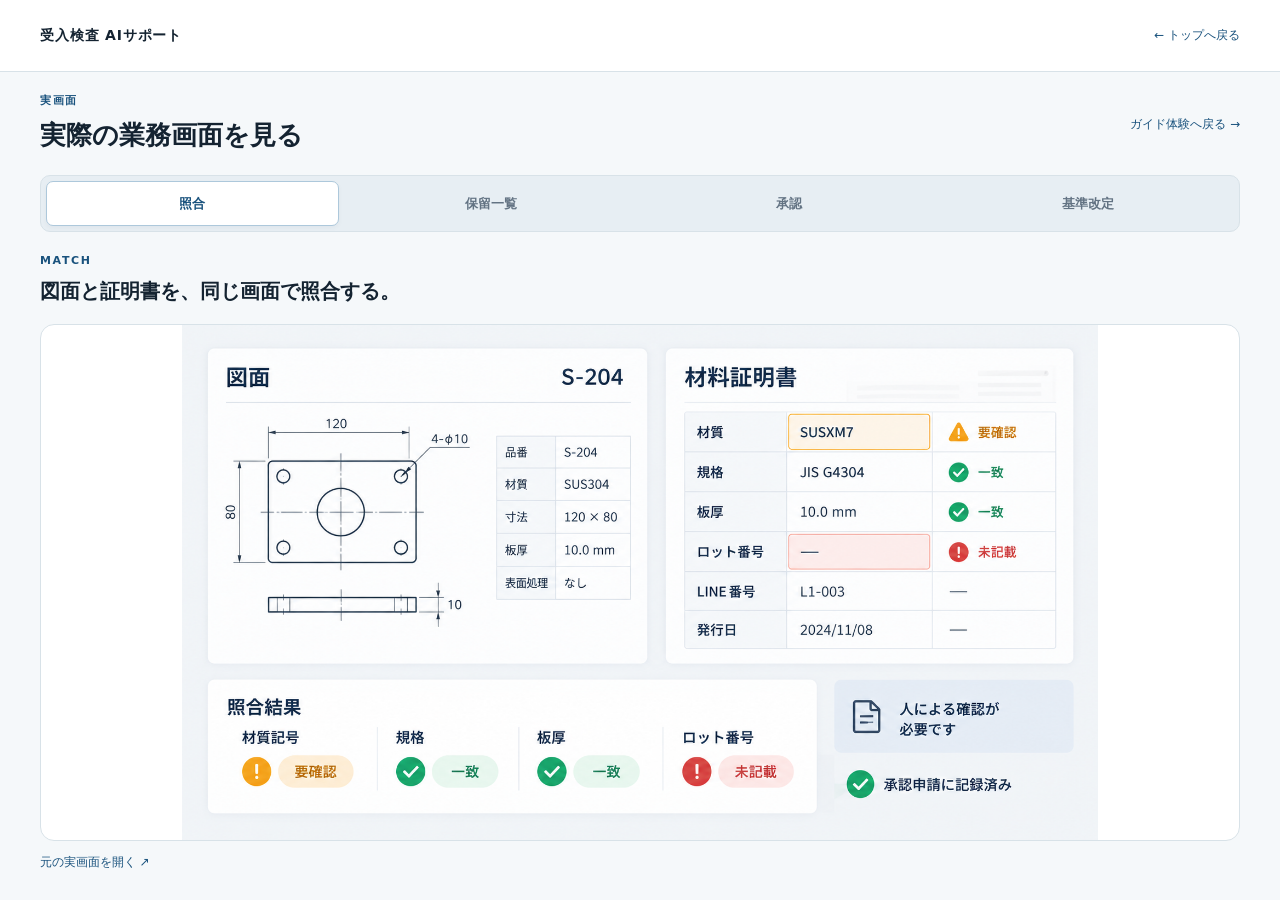
==== screens.html @ 8296a330 "Refine story mode layout and auto progression" ====
<!doctype html>
<html lang="ja">
<head>
  <meta charset="UTF-8">
  <meta name="viewport" content="width=device-width,initial-scale=1">
  <meta name="color-scheme" content="light">
  <title>実画面を見る</title>
  <link rel="stylesheet" href="styles.css">
  <link rel="stylesheet" href="screens.css">
</head>
<body class="destination screen-viewer">
  <header class="topbar">
    <a class="brand" href="index.html"><b>受入検査 AIサポート</b></a>
    <a class="return-link" href="index.html">← トップへ戻る</a>
  </header>
  <main class="section-wrap destination-main">
    <div class="destination-heading"><div><p class="eyebrow">実画面</p><h1>実際の業務画面を見る</h1></div><a class="return-link" href="story-mode.html">ガイド体験へ戻る →</a></div>
    <div class="screen-tabs" role="tablist" aria-label="実画面">
      <button type="button" role="tab" id="tab-match" data-screen="match" aria-controls="screen-detail" aria-selected="true">照合</button>
      <button type="button" role="tab" id="tab-hold" data-screen="hold" aria-controls="screen-detail" aria-selected="false" tabindex="-1">保留一覧</button>
      <button type="button" role="tab" id="tab-approval" data-screen="approval" aria-controls="screen-detail" aria-selected="false" tabindex="-1">承認</button>
      <button type="button" role="tab" id="tab-standard" data-screen="standard" aria-controls="screen-detail" aria-selected="false" tabindex="-1">基準改定</button>
    </div>
    <section id="screen-detail" role="tabpanel" aria-labelledby="tab-match" tabindex="0">
      <div class="detail-head"><div><p class="eyebrow" id="detail-kicker">MATCH</p><h2 id="detail-title">図面と証明書を、同じ画面で照合する。</h2></div></div>
      <div class="detail-shell" id="detail-content"></div>
      <a class="return-link source-screen" id="source-screen" href="images/01.png" target="_blank" rel="noopener">元の実画面を開く ↗</a>
    </section>
  </main>
  <script src="app.js"></script>
</body>
</html>
---- styles.css ----
:root{--bg:#f5f8fa;--surface:#fff;--surface2:#edf3f7;--ink:#142331;--muted:#637383;--line:#d8e2e8;--blue:#19527d;--blue-soft:#e5f0f7;--green:#16856d;--green-soft:#e5f4ef;--amber:#b56a28;--amber-soft:#fff1e4;--gray:#7d8790;--gray-soft:#eef0f2;--r:14px}*{box-sizing:border-box}html{scroll-behavior:auto}body{margin:0;background:var(--bg);color:var(--ink);font-family:"Noto Sans JP","Yu Gothic",system-ui,sans-serif;line-height:1.65}button,a{font:inherit}button{cursor:pointer}.section-wrap{width:min(1200px,calc(100% - 64px));margin:auto}.topbar{height:72px;background:#fff;border-bottom:1px solid var(--line);display:flex;align-items:center;justify-content:space-between;padding:0 max(32px,calc((100% - 1200px)/2));position:sticky;top:0;z-index:5}.brand{display:flex;align-items:center;gap:11px;color:var(--ink);text-decoration:none}.brand-mark{width:34px;height:34px;display:grid;place-items:center;border:1px solid #a9c8df;border-radius:9px;background:#edf6fb;color:var(--blue);font-weight:700}.brand b,.brand small{display:block}.brand b{font-size:14px;letter-spacing:.06em}.brand small{font-size:10px;color:var(--muted);letter-spacing:.1em}.topbar-meta{display:flex;gap:18px;font-size:12px;color:var(--muted)}.demo-pill{padding:5px 9px;border:1px solid var(--line);border-radius:6px;font-size:10px;letter-spacing:.1em}.hero{display:grid;grid-template-columns:1fr 1.02fr;gap:80px;align-items:center;padding-top:86px;padding-bottom:78px}.eyebrow{margin:0 0 13px;color:var(--blue);font-size:11px;letter-spacing:.15em;font-weight:700}.hero h1{font-size:clamp(32px,4vw,52px);line-height:1.3;letter-spacing:-.045em;margin:0 0 22px}.hero h1 em{font-style:normal;color:var(--green)}.hero-lead{font-size:16px;color:var(--muted);margin:0 0 30px}.hero-actions{display:flex;gap:10px;flex-wrap:wrap}.btn{border:1px solid transparent;border-radius:8px;padding:12px 19px;display:inline-flex;align-items:center;justify-content:center;gap:15px;text-decoration:none;font-size:13px;font-weight:700;transition:.2s}.btn-primary{background:var(--blue);color:#fff}.btn-primary:hover{background:#113f60}.btn-secondary{background:#fff;color:var(--blue);border-color:#b8cfdf}.btn-secondary:hover{background:var(--blue-soft)}.hero-note{font-size:11px;color:var(--muted);margin:22px 0 0}.status-dot{display:inline-block;width:7px;height:7px;border-radius:50%;background:var(--amber);margin-right:6px}.compare-visual{background:#fff;border:1px solid var(--line);border-radius:var(--r);box-shadow:0 18px 50px #2c4c6217;overflow:hidden}.visual-head,.visual-foot{display:flex;align-items:center;justify-content:space-between;padding:14px 18px;font-size:11px;color:var(--muted);border-bottom:1px solid var(--line)}.visual-head strong{color:var(--amber)}.visual-body{display:grid;grid-template-columns:1fr 36px 1fr;gap:10px;align-items:center;padding:20px}.doc-card{border:1px solid var(--line);border-radius:10px;background:#fbfdfe;padding:13px;min-height:235px}.doc-top{display:flex;justify-content:space-between;font-size:9px;letter-spacing:.1em;color:var(--muted);border-bottom:1px solid var(--line);padding-bottom:9px}.doc-top b{font-size:10px;color:var(--ink);letter-spacing:0}.sketch{height:108px;background:#f1f5f7;position:relative;margin:14px 0;border-radius:5px;display:grid;place-items:center}.sketch-shape{width:100px;height:50px;border:2px solid #7892a3;border-radius:5px;transform:skew(-16deg)}.sketch-shape:after{content:"";display:block;width:25px;height:25px;border:2px solid #7892a3;border-radius:50%;margin:10px auto}.sketch i{font-size:8px;font-style:normal;color:var(--blue);position:absolute}.sketch i:first-of-type{right:18px;top:21px}.sketch i:last-of-type{left:18px;bottom:18px}.doc-card dl{margin:0;font-size:11px}.doc-card dl div{display:flex;justify-content:space-between;padding:5px 0}.doc-card dt{color:var(--muted)}.doc-card dd{margin:0;font-weight:700}.cert-lines{display:grid;gap:7px;padding:17px 6px 14px}.cert-lines span{height:5px;background:#dce6eb;border-radius:5px}.cert-lines .short{width:60%}.match-arrow{text-align:center;color:var(--blue)}.match-arrow span{display:block;font-size:9px;writing-mode:vertical-rl;margin:auto auto 7px}.match-arrow b{font-size:22px;font-weight:400}.warn{color:var(--amber)!important}.warn small{font-size:9px;background:var(--amber-soft);padding:2px 4px;border-radius:3px;margin-left:3px}.ok{color:var(--green)!important}.missing{color:var(--gray)!important}.visual-foot{border-top:1px solid var(--line);border-bottom:0;justify-content:flex-start;gap:13px;flex-wrap:wrap}.legend{font-size:10px}.warn-key{color:var(--amber)}.ok-key{color:var(--green)}.missing-key{color:var(--gray)}.record-chip{margin-left:auto;background:var(--green-soft);color:var(--green);padding:4px 8px;border-radius:5px;font-size:10px;font-weight:700}.preview{padding:28px 0 90px}.section-intro{display:flex;justify-content:space-between;align-items:end;gap:30px;margin-bottom:25px}.section-intro h2,.story-link h2{font-size:27px;line-height:1.4;letter-spacing:-.03em;margin:0}.section-intro>p{color:var(--muted);font-size:13px;margin:0 0 3px}.feature-grid{display:grid;grid-template-columns:repeat(4,1fr);gap:14px}.feature-card{background:var(--surface);border:1px solid var(--line);border-radius:var(--r);overflow:hidden;transition:.2s}.feature-card:hover,.feature-card.active{border-color:#9dbcd1;box-shadow:0 10px 28px #2c4c6214;transform:translateY(-2px)}.feature-thumb{height:145px;background:var(--surface2);position:relative;padding:16px}.feature-copy{padding:17px}.feature-num{color:var(--blue);font-size:10px;letter-spacing:.12em;font-weight:700;margin:0 0 5px}.feature-copy h3{font-size:18px;margin:0 0 6px}.feature-copy>p:not(.feature-num){font-size:12px;color:var(--muted);min-height:60px;margin:0}.feature-copy button{border:0;background:transparent;color:var(--blue);padding:13px 0 0;font-size:12px;font-weight:700}.thumb-match{background:#eef4f7}.mini-label{position:absolute;top:19px;left:17px;background:#fff;border:1px solid #bfd0da;padding:4px 7px;font-size:8px;color:var(--muted);letter-spacing:.1em}.mini-label.cert{left:auto;right:17px}.thumb-match:after{content:"↔";position:absolute;left:calc(50% - 7px);top:55px;color:var(--blue);font-size:20px}.thumb-match b{position:absolute;bottom:19px;left:17px;color:var(--amber);font-size:11px}.thumb-hold{background:#fff}.mini-row{display:flex;justify-content:space-between;border-bottom:1px solid var(--line);padding:9px 3px;font-size:10px}.mini-row span{color:var(--amber);background:var(--amber-soft);padding:2px 5px;border-radius:3px}.thumb-hold strong{position:absolute;bottom:17px;left:19px;color:var(--blue);font-size:11px}.thumb-approval{background:#edf7f3}.approval-check{display:grid;place-items:center;width:30px;height:30px;border-radius:50%;background:#d6eee6;color:var(--green);font-weight:700}.thumb-approval b{position:absolute;top:23px;left:58px;font-size:12px;color:var(--green)}.thumb-approval small{position:absolute;top:48px;left:58px;font-size:9px;color:var(--muted)}.approval-line{display:block;height:1px;background:#bfded4;margin-top:19px}.thumb-standard{background:#f2f5f7}.version{font-size:9px;color:var(--blue);margin-bottom:12px}.thumb-standard b{display:block;font-size:12px}.thumb-standard span{display:block;color:var(--muted);font-size:9px;margin-top:8px}.thumb-standard i{position:absolute;right:15px;bottom:15px;color:var(--green);font-size:9px;font-style:normal}.screen-detail{display:none;padding:75px 0 90px;border-top:1px solid var(--line)}.screen-detail.on{display:block}.detail-head{display:flex;justify-content:space-between;align-items:end;margin-bottom:25px}.detail-head h2{margin:0;font-size:28px}.detail-close{border:1px solid var(--line);background:#fff;border-radius:6px;color:var(--muted);padding:8px 12px;font-size:11px}.detail-shell{background:#fff;border:1px solid var(--line);border-radius:var(--r);padding:26px}.detail-table{width:100%;border-collapse:collapse;font-size:13px}.detail-table th,.detail-table td{text-align:left;border-bottom:1px solid var(--line);padding:14px}.detail-table th{font-size:11px;color:var(--muted);font-weight:500}.detail-table td:last-child{text-align:right}.detail-badge{font-size:10px;padding:4px 7px;border-radius:4px;font-weight:700}.detail-badge.warn{background:var(--amber-soft)}.detail-badge.ok{background:var(--green-soft)}.detail-badge.missing{background:var(--gray-soft)}.detail-cards{display:grid;grid-template-columns:1fr 1fr;gap:18px}.detail-card{border:1px solid var(--line);border-radius:10px;padding:20px}.detail-card h3{margin:0 0 15px;font-size:15px}.detail-card p{color:var(--muted);font-size:12px;margin:5px 0}.story-link{border-top:1px solid var(--line);padding-top:58px;padding-bottom:70px;display:flex;justify-content:space-between;align-items:center;gap:30px}.story-link p{color:var(--muted);font-size:13px;margin:8px 0 0}.footer{display:flex;justify-content:space-between;border-top:1px solid var(--line);padding-top:18px;padding-bottom:28px;color:var(--muted);font-size:10px;letter-spacing:.08em}
@media(max-width:900px){.section-wrap{width:min(100% - 32px,620px)}.topbar{padding:0 16px}.topbar-meta>span:first-child{display:none}.hero{grid-template-columns:1fr;gap:34px;padding-top:52px;padding-bottom:48px}.hero h1{font-size:36px}.feature-grid{grid-template-columns:repeat(2,1fr)}.section-intro{align-items:start;flex-direction:column;gap:9px}.screen-detail{padding-top:50px}.story-link{align-items:start;flex-direction:column}}
@media(max-width:520px){.section-wrap{width:calc(100% - 24px)}.topbar{height:62px}.brand small{font-size:8px}.hero{padding-top:38px}.hero h1{font-size:31px}.hero-lead{font-size:14px}.hero-actions .btn{flex:1;padding-inline:10px}.visual-body{grid-template-columns:1fr;gap:5px;padding:14px}.doc-card{min-height:180px}.match-arrow{display:flex;align-items:center;justify-content:center;gap:8px;height:18px}.match-arrow span{writing-mode:horizontal-tb;margin:0}.match-arrow b{font-size:18px}.feature-grid{gap:10px}.feature-thumb{height:112px;padding:11px}.feature-copy{padding:13px}.feature-copy h3{font-size:16px}.feature-copy>p:not(.feature-num){font-size:11px;min-height:79px}.section-intro h2,.detail-head h2,.story-link h2{font-size:23px}.detail-head{align-items:start;flex-direction:column;gap:15px}.detail-shell{padding:14px;overflow:auto}.detail-table{min-width:550px}.detail-cards{grid-template-columns:1fr}.footer{display:block}.footer span{display:block;margin-bottom:5px}}
.product-bar{display:flex;justify-content:space-between;align-items:center;padding-bottom:18px;border-bottom:1px solid var(--line);font-size:12px;color:var(--muted)}.match-workspace{display:grid;grid-template-columns:1fr 1fr;gap:18px;padding:22px 0}.evidence-panel{border:1px solid var(--line);border-radius:10px;background:#fbfdfe;padding:18px}.panel-title{display:flex;justify-content:space-between;color:var(--muted);font-size:11px;border-bottom:1px solid var(--line);padding-bottom:12px}.panel-title b{color:var(--ink);font-size:14px}.evidence-drawing{height:165px;background:#f0f5f7;margin:16px 0;position:relative;display:grid;place-items:center}.drawing-part{width:190px;height:90px;border:3px solid #7892a3;border-radius:8px;transform:skew(-16deg)}.drawing-part:after{content:"";display:block;width:44px;height:44px;border:3px solid #7892a3;border-radius:50%;margin:20px auto}.measure{position:absolute;font-size:10px;color:var(--blue)}.m1{left:22px;bottom:24px}.m2{right:32px;top:35px}.certificate-preview{height:165px;margin:16px 0;background:#f8fafb;padding:30px 22px;display:grid;align-content:start;gap:12px}.certificate-preview span{height:7px;background:#d6e2e8;border-radius:8px}.certificate-preview .short{width:55%}.evidence-list{font-size:12px}.evidence-list p{display:flex;justify-content:space-between;border-bottom:1px solid var(--line);padding:7px 0;margin:0}.evidence-list p span{color:var(--muted)}.evidence-list p b{font-weight:700}.evidence-list small{background:var(--amber-soft);font-size:9px;padding:2px 4px}.decision-strip{display:flex;align-items:center;gap:10px;border-top:1px solid var(--line);padding-top:18px;font-size:12px}.decision-strip>b{margin-right:auto}.decision-strip .btn{padding:8px 12px;font-size:11px}.hold-layout{display:grid;grid-template-columns:190px 1fr;gap:20px;padding:22px 0}.hold-nav{border:1px solid var(--line);border-radius:9px;padding:10px;display:grid;align-content:start;gap:5px;font-size:12px}.hold-nav>b{padding:8px;color:var(--muted);font-size:11px}.hold-nav span{padding:10px;border-radius:6px;display:flex;justify-content:space-between}.hold-nav .selected{background:var(--blue-soft);color:var(--blue);font-weight:700}.hold-nav strong{font-weight:700}.hold-table{border:1px solid var(--line);border-radius:9px;overflow:hidden}.hold-row{display:grid;grid-template-columns:1.3fr 1.5fr .8fr .5fr;gap:10px;align-items:center;padding:15px 16px;border-bottom:1px solid var(--line);font-size:12px}.hold-row:last-child{border-bottom:0}.hold-row small{display:block;color:var(--muted);font-size:10px}.hold-head{background:#f8fafb;color:var(--muted);font-size:10px}.queue-note{display:flex;align-items:center;justify-content:space-between;padding-top:16px;color:var(--muted);font-size:11px}.queue-note .btn{padding:8px 12px;font-size:11px}.approval-layout{display:grid;grid-template-columns:.8fr 1.2fr .8fr;gap:18px;padding-top:22px}.approval-summary,.approval-timeline,.approval-evidence{border:1px solid var(--line);border-radius:10px;padding:20px}.summary-avatar{width:42px;height:42px;display:grid;place-items:center;border-radius:50%;background:var(--blue-soft);color:var(--blue);font-weight:700}.approval-summary h3{font-size:15px;margin:12px 0 0}.approval-summary p{color:var(--muted);font-size:11px;margin:3px 0 18px}.approval-stamp{background:var(--green-soft);color:var(--green);font-size:11px;padding:7px 9px;border-radius:5px;margin-bottom:18px;display:inline-block}.approval-summary .btn{padding:9px 12px;font-size:11px}.approval-timeline h3,.approval-evidence h3{margin:0 0 14px;font-size:14px}.timeline-item{display:flex;gap:10px;padding:13px 0;border-bottom:1px solid var(--line)}.timeline-item:last-child{border:0}.timeline-item i{font-style:normal;background:var(--green-soft);color:var(--green);border-radius:50%;width:21px;height:21px;display:grid;place-items:center;font-size:11px}.timeline-item b,.timeline-item small{display:block}.timeline-item b{font-size:12px}.timeline-item small{color:var(--muted);font-size:10px}.approval-evidence span{display:block;color:var(--blue);font-size:11px;padding:10px 0;border-bottom:1px solid var(--line)}.standard-layout{display:grid;grid-template-columns:1fr 55px 1fr;align-items:center;gap:14px;padding:28px 0}.version-card{border:1px solid var(--line);border-radius:10px;padding:20px;background:#fbfdfe}.version-card.updated{border-color:#9bc8ba;background:#f2faf7}.version-card h3{font-size:15px;margin:0 0 15px}.version-card p:not(.eyebrow){font-size:12px;border-bottom:1px solid var(--line);padding:8px 0;margin:0}.muted-line{color:var(--muted)}.added-line{color:var(--green);font-weight:700}.added-line small{font-size:9px;background:var(--green-soft);padding:2px 5px;margin-left:5px}.version-arrow{text-align:center;color:var(--blue);font-size:24px}.standard-footer{display:flex;align-items:center;gap:25px;border-top:1px solid var(--line);padding-top:18px;font-size:11px}.standard-footer div{display:grid;gap:3px}.standard-footer div:first-child{flex:1}.standard-footer span{color:var(--muted)}.standard-footer .btn{padding:8px 12px;font-size:11px}
@media(max-width:700px){.match-workspace,.approval-layout{grid-template-columns:1fr}.hold-layout{grid-template-columns:1fr}.hold-nav{grid-template-columns:repeat(3,1fr);align-items:center}.hold-nav>b{grid-column:1/-1}.hold-row{grid-template-columns:1fr 1fr;gap:8px}.hold-head{display:none}.queue-note{align-items:start;flex-direction:column;gap:10px}.standard-layout{grid-template-columns:1fr}.version-arrow{transform:rotate(90deg)}.standard-footer{align-items:start;flex-direction:column;gap:12px}.standard-footer .btn{width:100%}.decision-strip{flex-wrap:wrap}.decision-strip>b{width:100%}.decision-strip .btn{margin-left:auto}}
.flow-console{display:none;background:#fff;border:1px solid var(--line);border-radius:var(--r);padding:22px;margin-bottom:72px;box-shadow:0 12px 35px #2c4c620d}.flow-console.on{display:block}.flow-top{display:flex;justify-content:space-between;align-items:center;border-bottom:1px solid var(--line);padding-bottom:15px;gap:15px}.flow-top b{font-size:14px}.flow-status{font-size:11px;color:var(--muted)}.flow-rail{display:grid;grid-template-columns:repeat(4,1fr);gap:8px;padding:18px 0}.flow-nav{background:#f6f8f9;border:1px solid var(--line);border-radius:7px;padding:10px;text-align:left;color:var(--muted);font-size:11px;cursor:pointer}.flow-nav strong{display:block;color:var(--ink);font-size:12px;margin-top:3px}.flow-nav.active{background:var(--blue-soft);border-color:#a5c8dd;color:var(--blue)}.flow-nav.done{background:var(--green-soft);border-color:#b8dfd2}.flow-nav.done strong{color:var(--green)}.flow-stage{background:#f8fafb;border:1px solid var(--line);border-radius:10px;padding:22px;min-height:188px;position:relative}.stage-copy{max-width:520px}.stage-copy p{margin:6px 0;color:var(--muted);font-size:12px}.stage-copy h3{font-size:21px;margin:0}.stage-eyebrow{font-size:10px;letter-spacing:.14em;color:var(--blue);font-weight:700}.stage-visual{position:absolute;right:22px;top:22px;width:42%;height:142px;border:1px solid var(--line);border-radius:8px;background:#fff;padding:14px;opacity:.45;transition:opacity .4s,transform .4s}.flow-stage.revealed .stage-visual{opacity:1;transform:translateY(-2px)}.stage-visual .line{display:block;height:7px;background:#dfe8ed;border-radius:5px;margin:10px 0}.stage-visual .line.short{width:58%}.stage-visual .state-pill{display:inline-block;margin-top:10px;padding:4px 7px;border-radius:4px;font-size:10px;background:var(--amber-soft);color:var(--amber)}.flow-actions{display:flex;align-items:center;justify-content:space-between;gap:15px;padding-top:18px}.flow-actions small{color:var(--muted);font-size:11px}.flow-actions .btn{padding:9px 14px;font-size:11px}.flow-actions .btn[hidden]{display:none}.flow-progress{height:3px;background:#e6edf1;border-radius:5px;overflow:hidden;margin-top:18px}.flow-progress i{display:block;width:0;height:100%;background:var(--green);transition:width .5s ease}.flow-skip{border:0;background:transparent;color:var(--muted);font-size:11px;cursor:pointer}.flow-skip:hover{color:var(--blue)}
.feature-thumb.has-image{padding:0;background:#eef4f7;display:grid;place-items:center}.feature-thumb.has-image img{display:block;width:100%;height:100%;object-fit:cover;object-position:center;border:0}.feature-thumb.has-image:after{display:none}
.screen-gallery{padding:35px 0 78px;border-top:1px solid var(--line)}.gallery-grid{display:grid;grid-template-columns:repeat(2,1fr);gap:16px}.gallery-grid figure{margin:0;background:#fff;border:1px solid var(--line);border-radius:var(--r);overflow:hidden}.gallery-grid figure img{display:block;width:100%;height:auto;aspect-ratio:1672/941;object-fit:cover;background:#f2f6f8}.gallery-grid figcaption{display:flex;justify-content:space-between;align-items:center;padding:12px 15px}.gallery-grid figcaption b{color:var(--blue);font-size:10px;letter-spacing:.12em}.gallery-grid figcaption span{font-size:13px;font-weight:700}
@media(max-width:700px){.gallery-grid{grid-template-columns:1fr}.gallery-grid figure img{aspect-ratio:1672/941}}
@media(max-width:700px){.flow-console{padding:14px;margin-bottom:48px}.flow-top{align-items:start;flex-direction:column}.flow-rail{grid-template-columns:repeat(2,1fr)}.flow-stage{min-height:300px;padding:17px}.stage-visual{position:relative;right:auto;top:auto;width:100%;height:105px;margin-top:20px}.flow-actions{align-items:start;flex-direction:column}.flow-actions .btn{width:100%}}
/* Phase 1: compact landing and separate CTA destinations. */
.landing .hero{gap:56px;padding-top:38px;padding-bottom:32px}
.landing .hero h1{font-size:clamp(32px,3.2vw,46px)}
.landing .hero-lead{margin-bottom:22px}
.landing .hero-note{margin-top:16px}
.landing .preview{padding:10px 0 28px}
.landing .section-intro{margin-bottom:16px}
.landing .section-intro .eyebrow{margin-bottom:5px}
.landing .section-intro h2{font-size:22px}
.landing .feature-thumb{height:104px;overflow:hidden}.landing .feature-thumb.has-image img{height:104px;min-height:0;object-fit:cover}
.landing .feature-copy{padding:12px 15px}
.landing .feature-copy h3{font-size:16px;margin-bottom:4px}
.landing .feature-copy>p:not(.feature-num){min-height:40px}
.feature-copy a{display:inline-flex;gap:12px;padding-top:8px;color:var(--blue);font-size:12px;font-weight:700;text-decoration:none}
.landing .footer{padding-top:13px;padding-bottom:16px}
.footer a,.return-link{color:var(--blue);font-size:12px;text-decoration:none}
a:focus-visible{outline:3px solid var(--blue);outline-offset:4px}
.destination-main{padding-top:28px;padding-bottom:28px}
.destination-heading{display:flex;justify-content:space-between;align-items:center;margin-bottom:24px}
.destination-heading h1{font-size:26px;margin:0}
.destination-heading .eyebrow{margin-bottom:4px}
.destination .detail-head{margin-bottom:16px}
.destination .detail-head h2{font-size:22px}
.supporting-link{display:inline-block;margin-top:20px}
.destination button:disabled{opacity:.55;cursor:default}
@media(max-width:900px){.landing .hero{gap:28px;padding-top:30px;padding-bottom:28px}}
@media(max-width:520px){.landing .hero h1{font-size:31px}.landing .feature-copy{padding:12px}.landing .feature-copy>p:not(.feature-num){min-height:60px}.destination-heading{align-items:flex-start;gap:16px}.destination-heading h1{font-size:23px}}
---- screens.css ----
.screen-tabs{display:grid;grid-template-columns:repeat(4,1fr);gap:6px;padding:5px;background:#e7eef3;border:1px solid var(--line);border-radius:10px;margin-bottom:20px}
.screen-tabs button{border:1px solid transparent;border-radius:7px;padding:11px;background:transparent;color:var(--muted);font-size:13px;font-weight:700}
.screen-tabs button[aria-selected="true"]{background:#fff;color:var(--blue);border-color:#adc8db;box-shadow:0 2px 5px #1423310a}
.screen-tabs button:focus-visible{outline:3px solid var(--blue);outline-offset:2px}
.screen-viewer .destination-main{padding-top:20px;padding-bottom:16px}
.screen-viewer .destination-heading{margin-bottom:18px}
.screen-viewer .detail-head h2{font-size:20px}
.screen-viewer .detail-head .eyebrow{margin-bottom:4px}
.screen-viewer .detail-shell{min-height:480px;padding:20px}
.screen-viewer .match-workspace{padding:16px 0;gap:16px}
.screen-viewer .evidence-panel{padding:14px}
.screen-viewer .evidence-drawing,.screen-viewer .certificate-preview{height:125px;margin:12px 0}
.screen-viewer .source-screen{display:inline-block;margin-top:12px}
@media(min-width:1000px){.screen-viewer #screen-detail{height:calc(100dvh - 280px);min-height:0;display:flex;flex-direction:column}.screen-viewer .detail-shell{flex:1;min-height:0;overflow:auto}.screen-viewer .source-screen{flex:none}}
@media(max-width:700px){.screen-tabs{gap:2px}.screen-tabs button{padding:10px 3px;font-size:12px}.screen-viewer .detail-shell{min-height:0}.screen-viewer .detail-head h2{font-size:18px}}

.screen-viewer .detail-shell{padding:0;display:flex;align-items:center;justify-content:center;overflow:hidden;background:#fff}.actual-screen{display:block;width:100%;height:100%;object-fit:contain;min-height:0}@media(max-width:999px){.actual-screen{height:auto}.screen-viewer .detail-shell{min-height:0}}
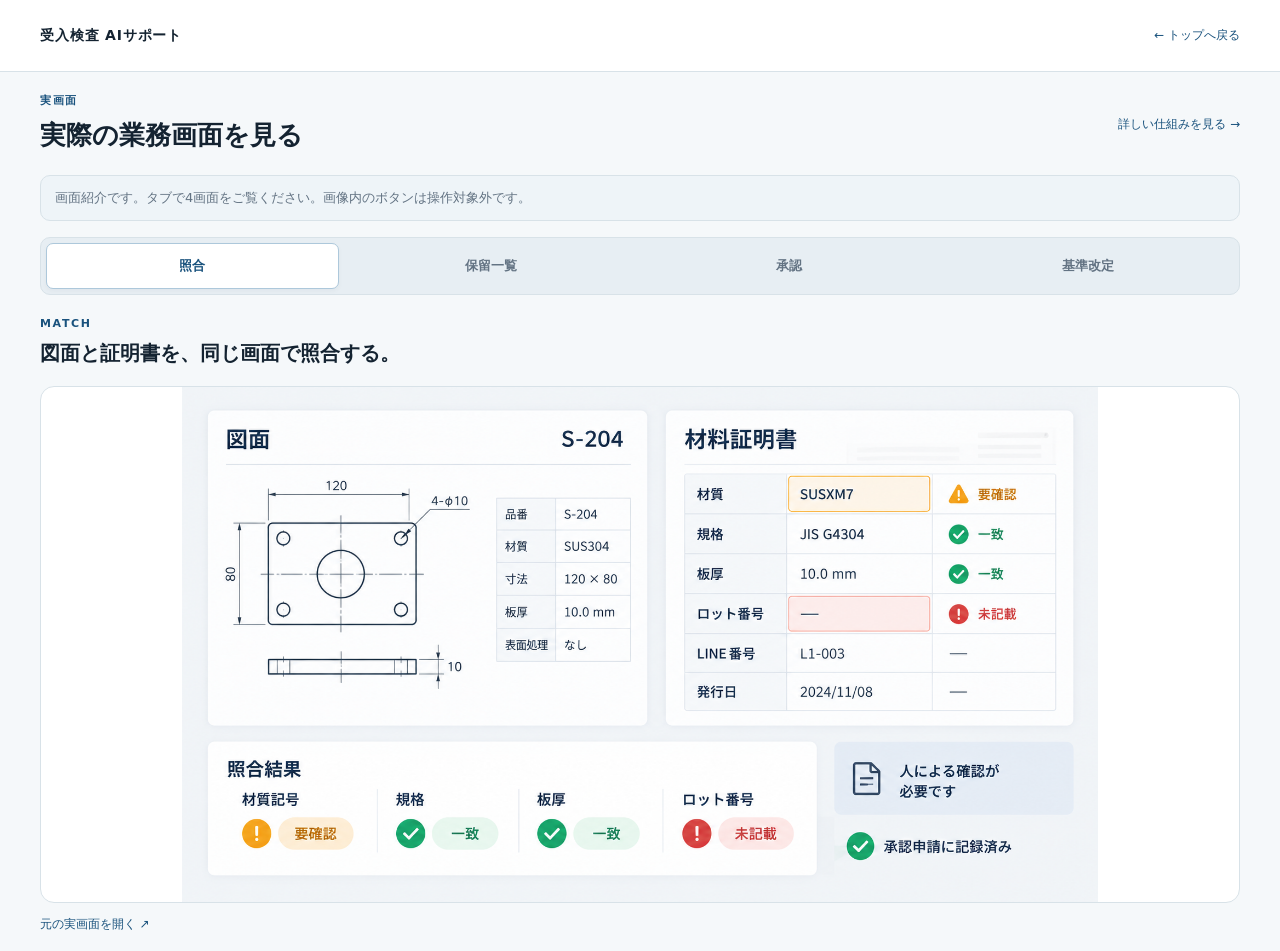
==== commit b6870f3f: "修正" ====
--- a/screens.html
+++ b/screens.html
@@ -11,10 +11,20 @@
 <body class="destination screen-viewer">
   <header class="topbar">
     <a class="brand" href="index.html"><b>受入検査 AIサポート</b></a>
-    <a class="return-link" href="index.html">← トップへ戻る</a>
+    <div class="topbar-actions">
+      <a class="return-link" id="selection-return" href="#" hidden>← 紹介へ</a>
+      <a class="return-link" href="index.html">← トップへ戻る</a>
+    </div>
   </header>
   <main class="section-wrap destination-main">
-    <div class="destination-heading"><div><p class="eyebrow">実画面</p><h1>実際の業務画面を見る</h1></div><a class="return-link" href="story-mode.html">ガイド体験へ戻る →</a></div>
+    <div class="destination-heading">
+      <div>
+        <p class="eyebrow">実画面</p>
+        <h1>実際の業務画面を見る</h1>
+      </div>
+      <a class="return-link" href="story-mode.html">詳しい仕組みを見る →</a>
+    </div>
+    <p class="demo-banner" role="note">画面紹介です。タブで4画面をご覧ください。画像内のボタンは操作対象外です。</p>
     <div class="screen-tabs" role="tablist" aria-label="実画面">
       <button type="button" role="tab" id="tab-match" data-screen="match" aria-controls="screen-detail" aria-selected="true">照合</button>
       <button type="button" role="tab" id="tab-hold" data-screen="hold" aria-controls="screen-detail" aria-selected="false" tabindex="-1">保留一覧</button>
@@ -27,8 +37,6 @@
       <a class="return-link source-screen" id="source-screen" href="images/01.png" target="_blank" rel="noopener">元の実画面を開く ↗</a>
     </section>
   </main>
-  <script src="app.js"></script>
+  <script type="module" src="app.js"></script>
 </body>
 </html>
-
-
--- a/styles.css
+++ b/styles.css
@@ -37,3 +37,5 @@
 @media(max-width:520px){.landing .hero h1{font-size:31px}.landing .feature-copy{padding:12px}.landing .feature-copy>p:not(.feature-num){min-height:60px}.destination-heading{align-items:flex-start;gap:16px}.destination-heading h1{font-size:23px}}
 
 
+
+a.feature-card{color:inherit;text-decoration:none;display:block}
--- a/screens.css
+++ b/screens.css
@@ -1,3 +1,5 @@
+.topbar-actions{display:flex;align-items:center;gap:16px}
+.demo-banner{margin:0 0 16px;padding:12px 14px;background:#eef4f8;border:1px solid var(--line);border-radius:10px;color:var(--muted);font-size:13px;line-height:1.55}
 .screen-tabs{display:grid;grid-template-columns:repeat(4,1fr);gap:6px;padding:5px;background:#e7eef3;border:1px solid var(--line);border-radius:10px;margin-bottom:20px}
 .screen-tabs button{border:1px solid transparent;border-radius:7px;padding:11px;background:transparent;color:var(--muted);font-size:13px;font-weight:700}
 .screen-tabs button[aria-selected="true"]{background:#fff;color:var(--blue);border-color:#adc8db;box-shadow:0 2px 5px #1423310a}
